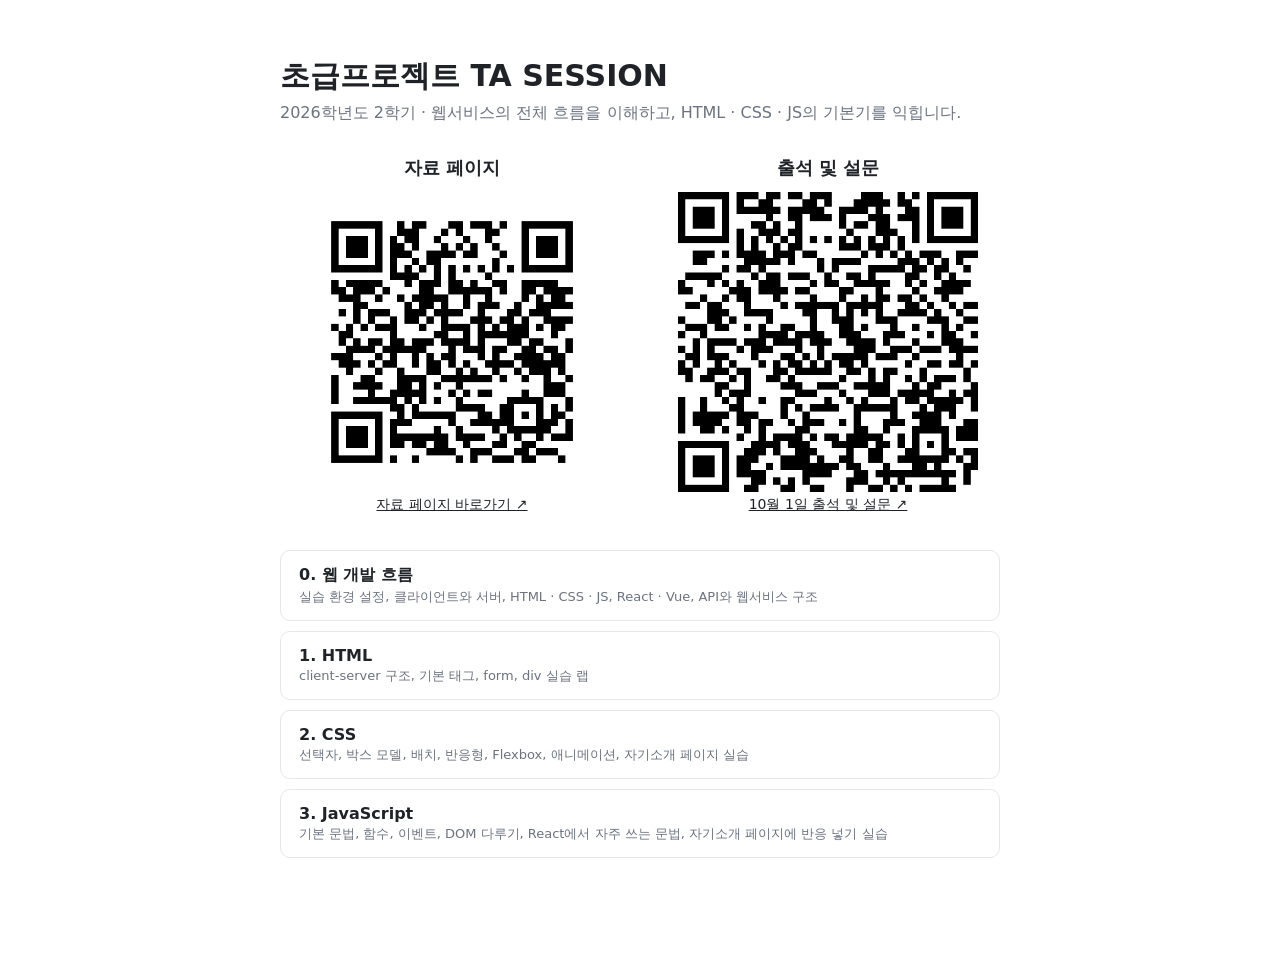
==== index.html @ 4ede148e "3주차 출석 및 설문 QR을 10월 1일 구글폼으로 교체 Co-Authored-By: Claude Opus 5.5 <noreply@anthropic.com>" ====
<!DOCTYPE html>
<html lang="ko">
<head>
<meta charset="UTF-8" />
<meta name="viewport" content="width=device-width, initial-scale=1" />
<meta name="description" content="초급프로젝트 TA SESSION: 웹 개발 흐름부터 HTML, CSS, JavaScript까지.">
<title>초급프로젝트 TA SESSION</title>
<link rel="stylesheet" href="session.css">
<style>
  body { margin: 0; font-family: system-ui, -apple-system, "Apple SD Gothic Neo", "Noto Sans KR", sans-serif; color: #1f2328; background: #fff; }
  main { max-width: 720px; margin: 0 auto; padding: 56px 24px 80px; }
  h1 { font-size: 30px; margin: 0 0 6px; }
  p.sub { color: #6b7280; margin: 0 0 32px; }
  .entry { display: grid; grid-template-columns: repeat(2, minmax(0, 1fr)); gap: 32px; margin: 0 0 36px; text-align: center; }
  .entry h2 { font-size: 18px; margin: 0 0 12px; }
  .entry a { color: inherit; }
  .qr { width: min(100%, 300px); margin: 0 auto; }
  .qr > a { display: block; }
  .qr img { display: block; width: 100%; height: auto; }
  .qr figcaption { margin-top: 4px; font-size: 14px; text-align: center; }
  ol { padding-left: 0; list-style: none; }
  li { border: 1px solid #e5e7eb; border-radius: 10px; margin: 10px 0; }
  li a { display: block; padding: 14px 18px; color: inherit; text-decoration: none; }
  li a:hover { background: #f6f6f4; }
  li b { display: block; }
  li span { color: #6b7280; font-size: 13px; }
  li.soon { opacity: .45; }
  li.soon > div { padding: 14px 18px; }
  @media (max-width: 640px) {
    main { padding: 32px 20px 60px; }
    .entry { grid-template-columns: minmax(0, 1fr); gap: 24px; }
  }
</style>
</head>
<body>
<main>
  <h1>초급프로젝트 TA SESSION</h1>
  <p class="sub">2026학년도 2학기 · 웹서비스의 전체 흐름을 이해하고, HTML · CSS · JS의 기본기를 익힙니다.</p>
  <section class="entry" aria-label="자료 페이지와 출석 및 설문 접속">
    <div>
      <h2>자료 페이지</h2>
      <figure class="qr">
        <a href="assets/site-qr.png" target="_blank" rel="noopener noreferrer" aria-label="자료 페이지 접속 QR 크게 보기"><img src="assets/site-qr.png" width="984" height="984" alt="초급프로젝트 TA SESSION 자료 페이지 접속 QR 코드"></a>
        <figcaption><a href="https://boseung2.github.io/project-beginner-ta/index.html">자료 페이지 바로가기 ↗</a></figcaption>
      </figure>
    </div>
    <div>
      <h2>출석 및 설문</h2>
      <figure class="qr">
        <a href="assets/attendance-2026-10-01-qr.png" target="_blank" rel="noopener noreferrer" aria-label="10월 1일 출석 및 설문 QR 크게 보기"><img src="assets/attendance-2026-10-01-qr.png" width="984" height="984" alt="10월 1일 TA SESSION 출석 및 설문 구글폼 접속 QR 코드"></a>
        <figcaption><a href="https://forms.gle/XGfC9STwk5ZvRxkm7" target="_blank" rel="noopener noreferrer">10월 1일 출석 및 설문 ↗</a></figcaption>
      </figure>
    </div>
  </section>
  <ol>
    <li><a href="0-web-flow.html"><b>0. 웹 개발 흐름</b><span>실습 환경 설정, 클라이언트와 서버, HTML · CSS · JS, React · Vue, API와 웹서비스 구조</span></a></li>
    <li><a href="1-HTML.html"><b>1. HTML</b><span>client-server 구조, 기본 태그, form, div 실습 랩</span></a></li>
    <li><a href="2-CSS.html"><b>2. CSS</b><span>선택자, 박스 모델, 배치, 반응형, Flexbox, 애니메이션, 자기소개 페이지 실습</span></a></li>
    <li><a href="3-JS.html"><b>3. JavaScript</b><span>기본 문법, 함수, 이벤트, DOM 다루기, React에서 자주 쓰는 문법, 자기소개 페이지에 반응 넣기 실습</span></a></li>
  </ol>
</main>
</body>
</html>
---- session.css ----
:root { --session-line: #dddddd; }
.session-brand { display: block; margin: 0 0 12px; color: #666666; font-size: 13px; line-height: 1.6; text-decoration: none; }
.session-nav { margin: 0 0 20px; }
.session-nav a { display: block; padding: 3px 6px; color: #222222; font-size: 13px; line-height: 1.6; text-decoration: none; }
.session-nav a:hover { background: #f6f6f6; }
.session-nav a[aria-current="page"] { font-weight: 700; }
.session-footer { display: flex; justify-content: space-between; flex-wrap: wrap; gap: 16px; margin-top: 56px; padding-top: 16px; border-top: 1px solid var(--session-line); font-size: 14px; }
.session-footer a { color: #222222; text-decoration: none; }
.session-footer a:hover { text-decoration: underline; }
a:focus-visible, button:focus-visible, summary:focus-visible { outline: 2px solid #333333; outline-offset: 3px; }
@media print { .session-brand, .session-nav, .session-footer { display: none; } }
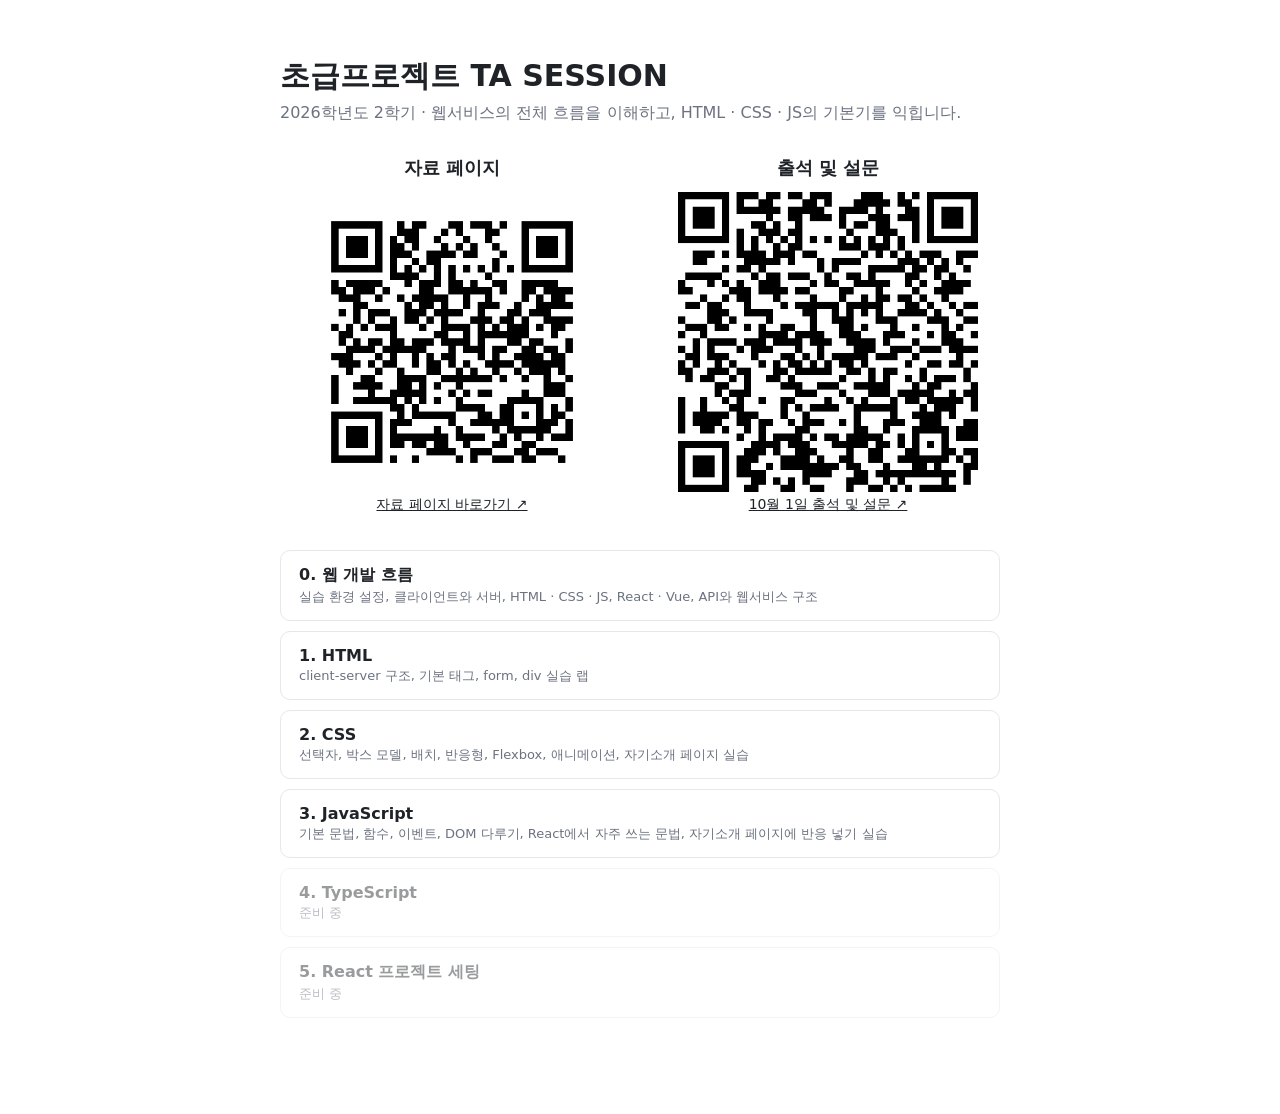
==== commit 140eff12: "목차에 4. TypeScript, 5. React 프로젝트 세팅 준비 중 항목 추가 Co-Authored-By: Claude Opus 5.5 <noreply@anthropic.co" ====
--- a/index.html
+++ b/index.html
@@ -57,6 +57,8 @@
     <li><a href="1-HTML.html"><b>1. HTML</b><span>client-server 구조, 기본 태그, form, div 실습 랩</span></a></li>
     <li><a href="2-CSS.html"><b>2. CSS</b><span>선택자, 박스 모델, 배치, 반응형, Flexbox, 애니메이션, 자기소개 페이지 실습</span></a></li>
     <li><a href="3-JS.html"><b>3. JavaScript</b><span>기본 문법, 함수, 이벤트, DOM 다루기, React에서 자주 쓰는 문법, 자기소개 페이지에 반응 넣기 실습</span></a></li>
+    <li class="soon"><div><b>4. TypeScript</b><span>준비 중</span></div></li>
+    <li class="soon"><div><b>5. React 프로젝트 세팅</b><span>준비 중</span></div></li>
   </ol>
 </main>
 </body>
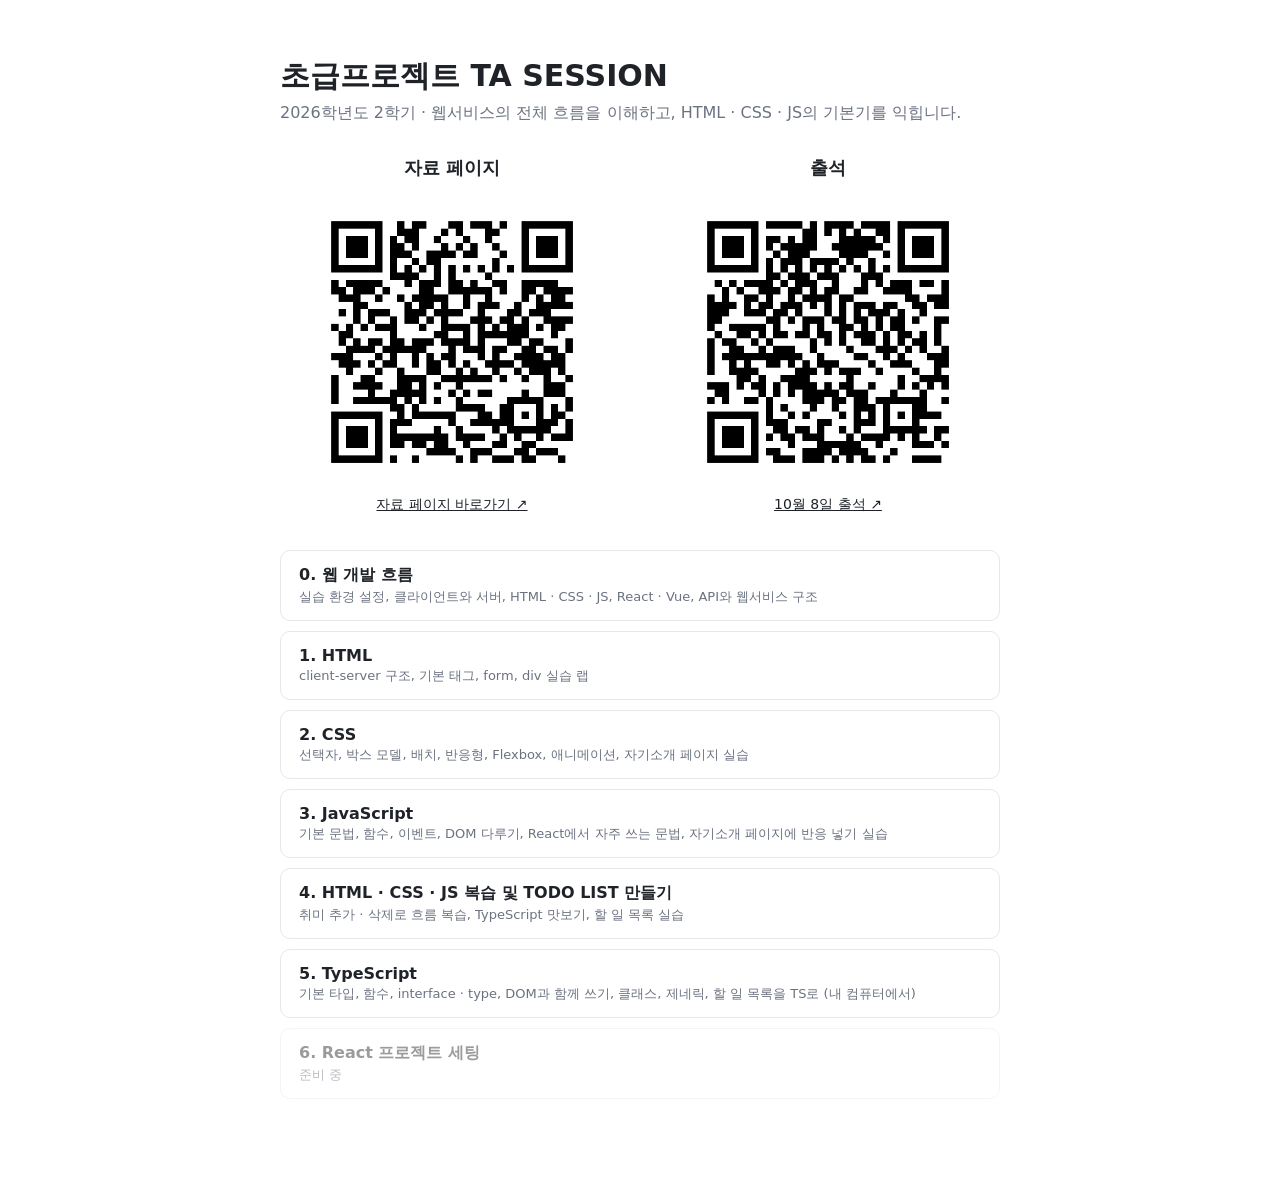
==== commit 5ea8541c: "4일차 복습 · TODO LIST 자료와 5일차 TypeScript 자료 추가 - 4. HTML · CSS · JS 복습 및 TODO LIST 만들기(4-review.html): " ====
--- a/index.html
+++ b/index.html
@@ -3,7 +3,7 @@
 <head>
 <meta charset="UTF-8" />
 <meta name="viewport" content="width=device-width, initial-scale=1" />
-<meta name="description" content="초급프로젝트 TA SESSION: 웹 개발 흐름부터 HTML, CSS, JavaScript까지.">
+<meta name="description" content="초급프로젝트 TA SESSION: 웹 개발 흐름부터 HTML, CSS, JavaScript, TypeScript까지.">
 <title>초급프로젝트 TA SESSION</title>
 <link rel="stylesheet" href="session.css">
 <style>
@@ -36,7 +36,7 @@
 <main>
   <h1>초급프로젝트 TA SESSION</h1>
   <p class="sub">2026학년도 2학기 · 웹서비스의 전체 흐름을 이해하고, HTML · CSS · JS의 기본기를 익힙니다.</p>
-  <section class="entry" aria-label="자료 페이지와 출석 및 설문 접속">
+  <section class="entry" aria-label="자료 페이지와 출석 접속">
     <div>
       <h2>자료 페이지</h2>
       <figure class="qr">
@@ -45,10 +45,10 @@
       </figure>
     </div>
     <div>
-      <h2>출석 및 설문</h2>
+      <h2>출석</h2>
       <figure class="qr">
-        <a href="assets/attendance-2026-10-01-qr.png" target="_blank" rel="noopener noreferrer" aria-label="10월 1일 출석 및 설문 QR 크게 보기"><img src="assets/attendance-2026-10-01-qr.png" width="984" height="984" alt="10월 1일 TA SESSION 출석 및 설문 구글폼 접속 QR 코드"></a>
-        <figcaption><a href="https://forms.gle/XGfC9STwk5ZvRxkm7" target="_blank" rel="noopener noreferrer">10월 1일 출석 및 설문 ↗</a></figcaption>
+        <a href="assets/attendance-2026-10-08-qr.png" target="_blank" rel="noopener noreferrer" aria-label="10월 8일 출석 QR 크게 보기"><img src="assets/attendance-2026-10-08-qr.png" width="984" height="984" alt="10월 8일 TA SESSION 출석 구글폼 접속 QR 코드"></a>
+        <figcaption><a href="https://forms.gle/HSgbAGX78qFBn34Y7" target="_blank" rel="noopener noreferrer">10월 8일 출석 ↗</a></figcaption>
       </figure>
     </div>
   </section>
@@ -57,8 +57,9 @@
     <li><a href="1-HTML.html"><b>1. HTML</b><span>client-server 구조, 기본 태그, form, div 실습 랩</span></a></li>
     <li><a href="2-CSS.html"><b>2. CSS</b><span>선택자, 박스 모델, 배치, 반응형, Flexbox, 애니메이션, 자기소개 페이지 실습</span></a></li>
     <li><a href="3-JS.html"><b>3. JavaScript</b><span>기본 문법, 함수, 이벤트, DOM 다루기, React에서 자주 쓰는 문법, 자기소개 페이지에 반응 넣기 실습</span></a></li>
-    <li class="soon"><div><b>4. TypeScript</b><span>준비 중</span></div></li>
-    <li class="soon"><div><b>5. React 프로젝트 세팅</b><span>준비 중</span></div></li>
+    <li><a href="4-review.html"><b>4. HTML · CSS · JS 복습 및 TODO LIST 만들기</b><span>취미 추가 · 삭제로 흐름 복습, TypeScript 맛보기, 할 일 목록 실습</span></a></li>
+    <li><a href="5-TS.html"><b>5. TypeScript</b><span>기본 타입, 함수, interface · type, DOM과 함께 쓰기, 클래스, 제네릭, 할 일 목록을 TS로 (내 컴퓨터에서)</span></a></li>
+    <li class="soon"><div><b>6. React 프로젝트 세팅</b><span>준비 중</span></div></li>
   </ol>
 </main>
 </body>
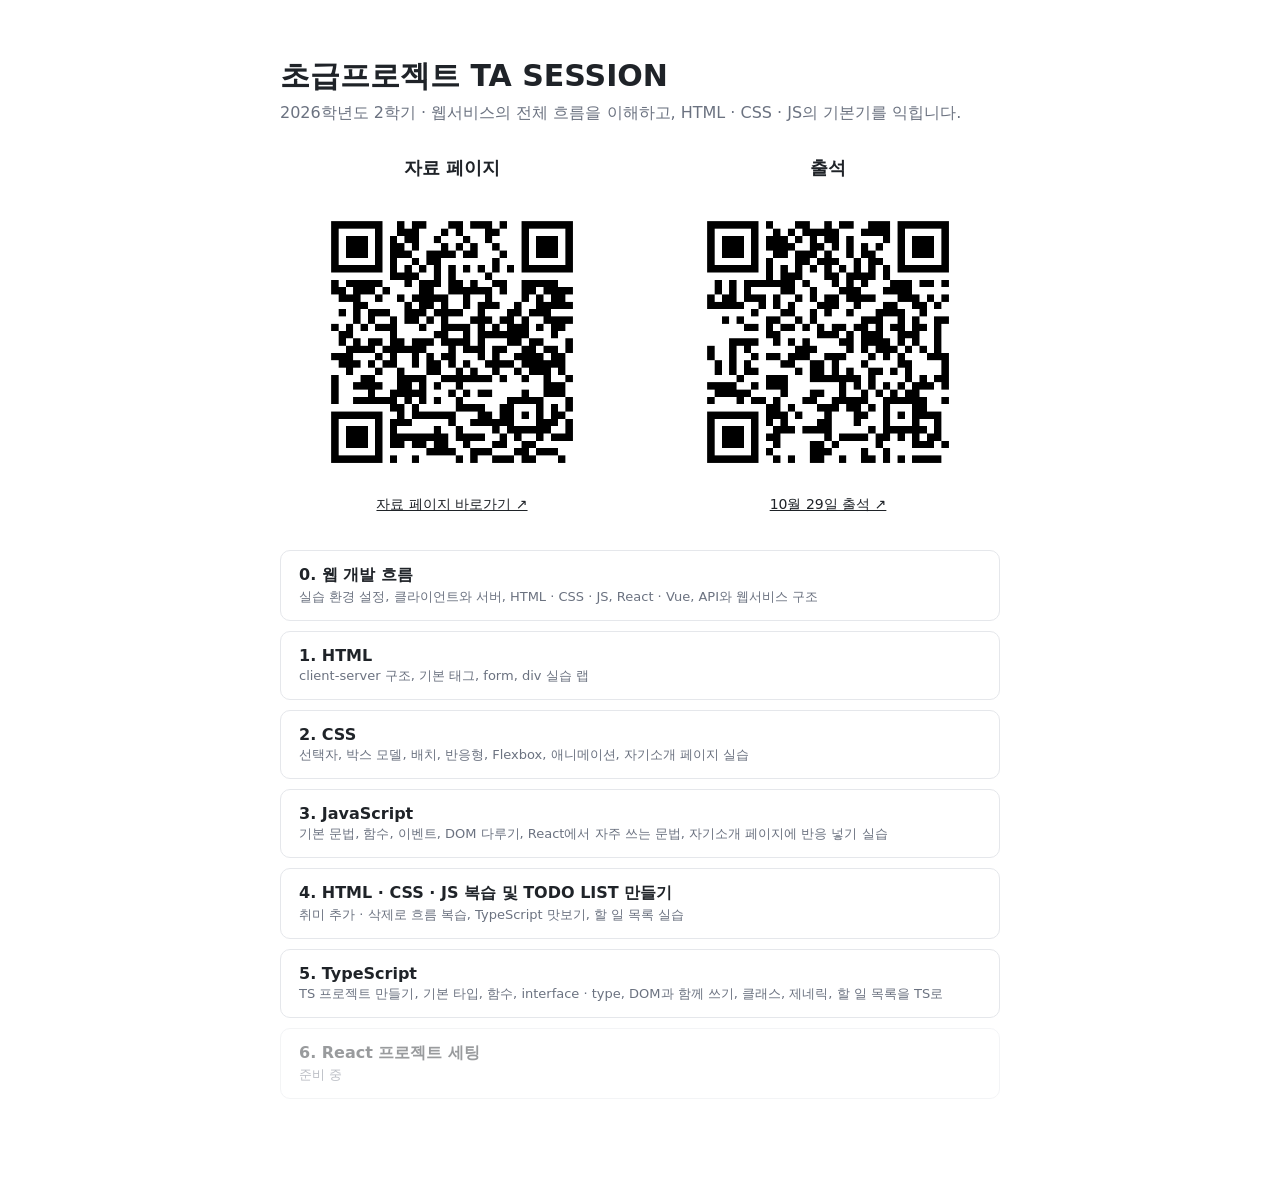
==== commit 5016dfef: "5일차 TypeScript: Playground 대신 로컬 TS 프로젝트로 실습, 출석 QR 10월 29일로 교체 - 1장: 1-1 TS 프로젝트 만들기(npm init · typ" ====
--- a/index.html
+++ b/index.html
@@ -47,8 +47,8 @@
     <div>
       <h2>출석</h2>
       <figure class="qr">
-        <a href="assets/attendance-2026-10-08-qr.png" target="_blank" rel="noopener noreferrer" aria-label="10월 8일 출석 QR 크게 보기"><img src="assets/attendance-2026-10-08-qr.png" width="984" height="984" alt="10월 8일 TA SESSION 출석 구글폼 접속 QR 코드"></a>
-        <figcaption><a href="https://forms.gle/HSgbAGX78qFBn34Y7" target="_blank" rel="noopener noreferrer">10월 8일 출석 ↗</a></figcaption>
+        <a href="assets/attendance-2026-10-29-qr.png" target="_blank" rel="noopener noreferrer" aria-label="10월 29일 출석 QR 크게 보기"><img src="assets/attendance-2026-10-29-qr.png" width="984" height="984" alt="10월 29일 TA SESSION 출석 구글폼 접속 QR 코드"></a>
+        <figcaption><a href="https://forms.gle/iZBbXJjVa9J8fbRr9" target="_blank" rel="noopener noreferrer">10월 29일 출석 ↗</a></figcaption>
       </figure>
     </div>
   </section>
@@ -58,7 +58,7 @@
     <li><a href="2-CSS.html"><b>2. CSS</b><span>선택자, 박스 모델, 배치, 반응형, Flexbox, 애니메이션, 자기소개 페이지 실습</span></a></li>
     <li><a href="3-JS.html"><b>3. JavaScript</b><span>기본 문법, 함수, 이벤트, DOM 다루기, React에서 자주 쓰는 문법, 자기소개 페이지에 반응 넣기 실습</span></a></li>
     <li><a href="4-review.html"><b>4. HTML · CSS · JS 복습 및 TODO LIST 만들기</b><span>취미 추가 · 삭제로 흐름 복습, TypeScript 맛보기, 할 일 목록 실습</span></a></li>
-    <li><a href="5-TS.html"><b>5. TypeScript</b><span>기본 타입, 함수, interface · type, DOM과 함께 쓰기, 클래스, 제네릭, 할 일 목록을 TS로 (내 컴퓨터에서)</span></a></li>
+    <li><a href="5-TS.html"><b>5. TypeScript</b><span>TS 프로젝트 만들기, 기본 타입, 함수, interface · type, DOM과 함께 쓰기, 클래스, 제네릭, 할 일 목록을 TS로</span></a></li>
     <li class="soon"><div><b>6. React 프로젝트 세팅</b><span>준비 중</span></div></li>
   </ol>
 </main>
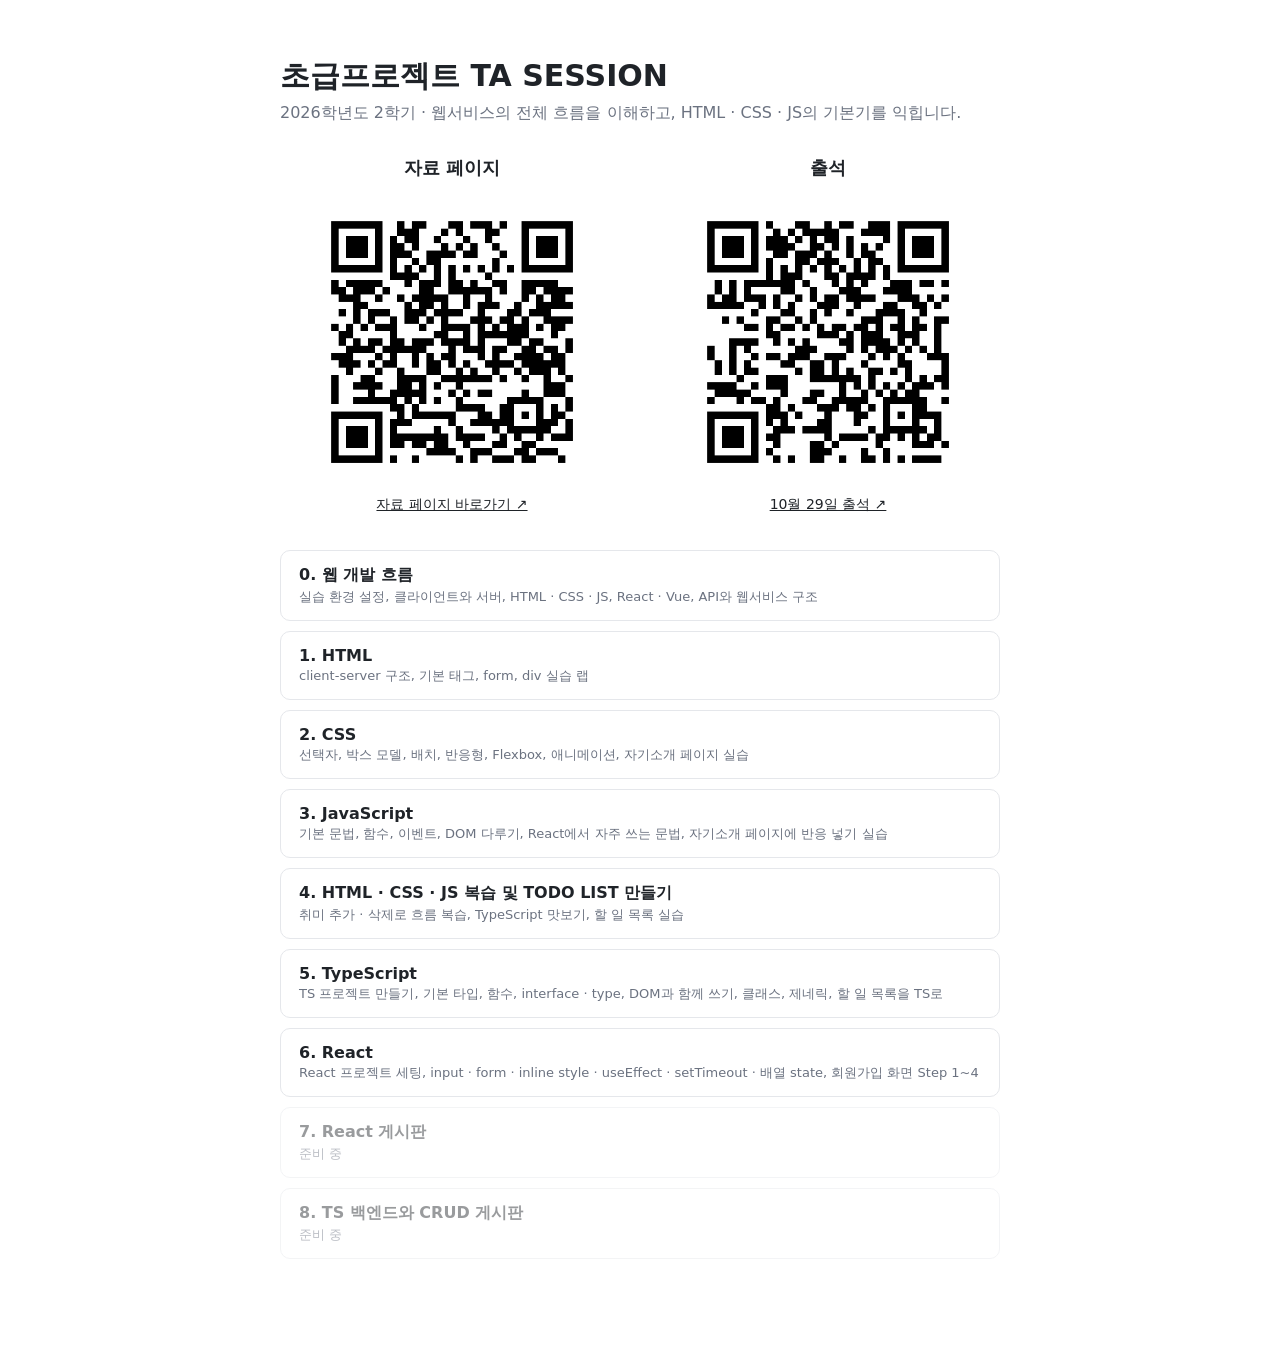
==== commit 224882fa: "6일차 React 자료 추가: 프로젝트 세팅과 기본 훅으로 회원가입 Step 1~4 - 6-React.html: 작년 5-React.pdf 흐름·문구 그대로(0. 세팅 · 1. 사" ====
--- a/index.html
+++ b/index.html
@@ -59,7 +59,9 @@
     <li><a href="3-JS.html"><b>3. JavaScript</b><span>기본 문법, 함수, 이벤트, DOM 다루기, React에서 자주 쓰는 문법, 자기소개 페이지에 반응 넣기 실습</span></a></li>
     <li><a href="4-review.html"><b>4. HTML · CSS · JS 복습 및 TODO LIST 만들기</b><span>취미 추가 · 삭제로 흐름 복습, TypeScript 맛보기, 할 일 목록 실습</span></a></li>
     <li><a href="5-TS.html"><b>5. TypeScript</b><span>TS 프로젝트 만들기, 기본 타입, 함수, interface · type, DOM과 함께 쓰기, 클래스, 제네릭, 할 일 목록을 TS로</span></a></li>
-    <li class="soon"><div><b>6. React 프로젝트 세팅</b><span>준비 중</span></div></li>
+    <li><a href="6-React.html"><b>6. React</b><span>React 프로젝트 세팅, input · form · inline style · useEffect · setTimeout · 배열 state, 회원가입 화면 Step 1~4</span></a></li>
+    <li class="soon"><div><b>7. React 게시판</b><span>준비 중</span></div></li>
+    <li class="soon"><div><b>8. TS 백엔드와 CRUD 게시판</b><span>준비 중</span></div></li>
   </ol>
 </main>
 </body>
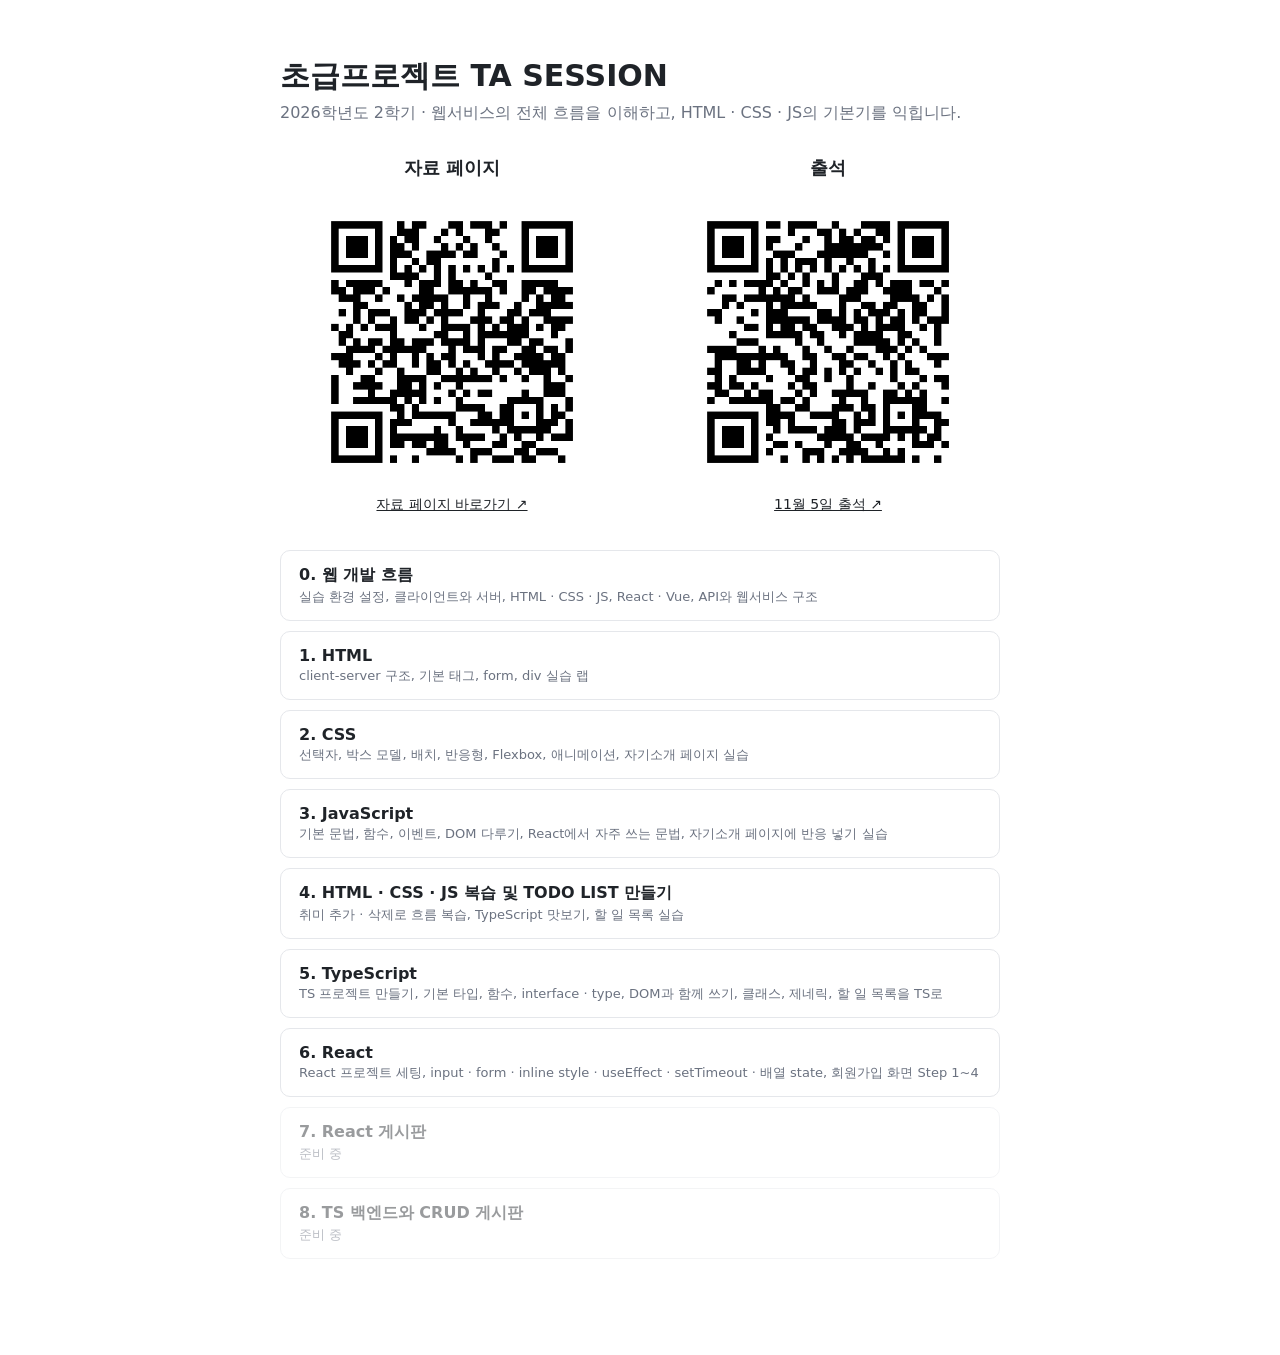
==== commit 9b379bb8: "6주차 출석 QR · 링크를 11월 5일 구글폼으로 교체 Co-Authored-By: Claude Opus 5.5 <noreply@anthropic.com>" ====
--- a/index.html
+++ b/index.html
@@ -47,8 +47,8 @@
     <div>
       <h2>출석</h2>
       <figure class="qr">
-        <a href="assets/attendance-2026-10-29-qr.png" target="_blank" rel="noopener noreferrer" aria-label="10월 29일 출석 QR 크게 보기"><img src="assets/attendance-2026-10-29-qr.png" width="984" height="984" alt="10월 29일 TA SESSION 출석 구글폼 접속 QR 코드"></a>
-        <figcaption><a href="https://forms.gle/iZBbXJjVa9J8fbRr9" target="_blank" rel="noopener noreferrer">10월 29일 출석 ↗</a></figcaption>
+        <a href="assets/attendance-2026-11-05-qr.png" target="_blank" rel="noopener noreferrer" aria-label="11월 5일 출석 QR 크게 보기"><img src="assets/attendance-2026-11-05-qr.png" width="984" height="984" alt="11월 5일 TA SESSION 출석 구글폼 접속 QR 코드"></a>
+        <figcaption><a href="https://forms.gle/2FSXJAqNbyrRB1K58" target="_blank" rel="noopener noreferrer">11월 5일 출석 ↗</a></figcaption>
       </figure>
     </div>
   </section>
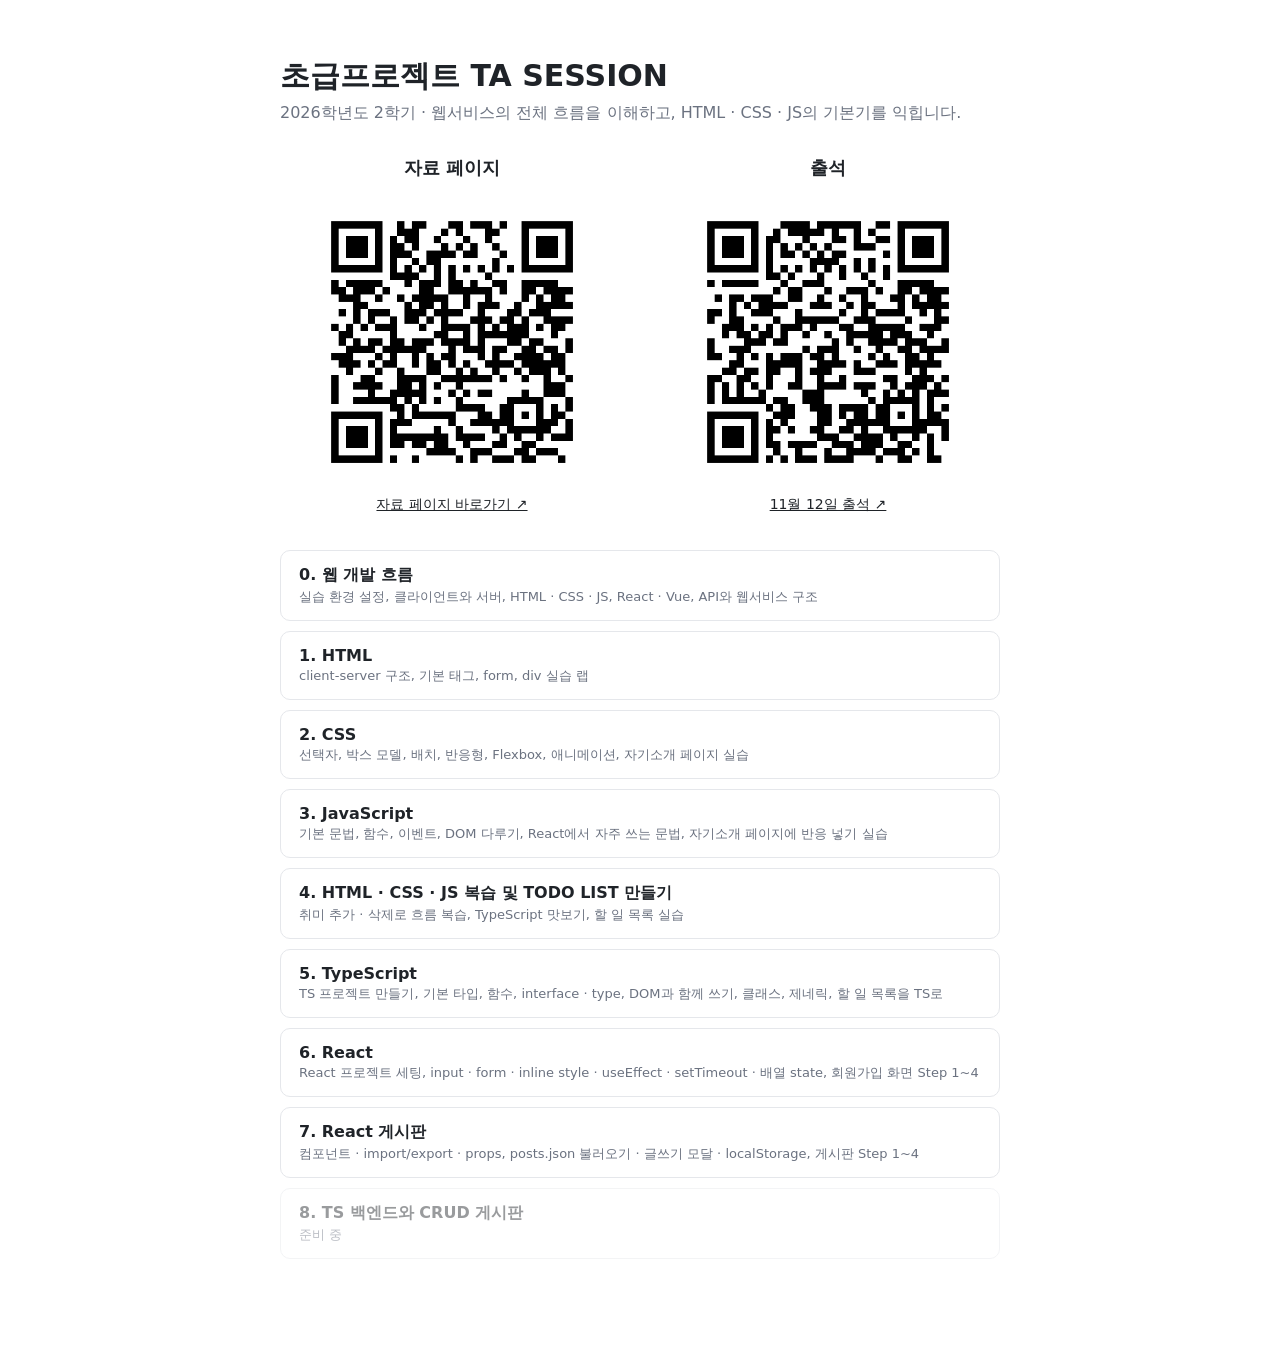
==== commit 42ad37cb: "7주차 React 게시판 페이지와 11월 12일 출석 QR 추가 - 7-Board.html: 세팅(자동 import, 준비 단계, 프로젝트 구조, 화면 배치도),   컴포넌트 기본" ====
--- a/index.html
+++ b/index.html
@@ -47,8 +47,8 @@
     <div>
       <h2>출석</h2>
       <figure class="qr">
-        <a href="assets/attendance-2026-11-05-qr.png" target="_blank" rel="noopener noreferrer" aria-label="11월 5일 출석 QR 크게 보기"><img src="assets/attendance-2026-11-05-qr.png" width="984" height="984" alt="11월 5일 TA SESSION 출석 구글폼 접속 QR 코드"></a>
-        <figcaption><a href="https://forms.gle/2FSXJAqNbyrRB1K58" target="_blank" rel="noopener noreferrer">11월 5일 출석 ↗</a></figcaption>
+        <a href="assets/attendance-2026-11-12-qr.png" target="_blank" rel="noopener noreferrer" aria-label="11월 12일 출석 QR 크게 보기"><img src="assets/attendance-2026-11-12-qr.png" width="984" height="984" alt="11월 12일 TA SESSION 출석 구글폼 접속 QR 코드"></a>
+        <figcaption><a href="https://forms.gle/dBenYsK5DLjLka7y7" target="_blank" rel="noopener noreferrer">11월 12일 출석 ↗</a></figcaption>
       </figure>
     </div>
   </section>
@@ -60,7 +60,7 @@
     <li><a href="4-review.html"><b>4. HTML · CSS · JS 복습 및 TODO LIST 만들기</b><span>취미 추가 · 삭제로 흐름 복습, TypeScript 맛보기, 할 일 목록 실습</span></a></li>
     <li><a href="5-TS.html"><b>5. TypeScript</b><span>TS 프로젝트 만들기, 기본 타입, 함수, interface · type, DOM과 함께 쓰기, 클래스, 제네릭, 할 일 목록을 TS로</span></a></li>
     <li><a href="6-React.html"><b>6. React</b><span>React 프로젝트 세팅, input · form · inline style · useEffect · setTimeout · 배열 state, 회원가입 화면 Step 1~4</span></a></li>
-    <li class="soon"><div><b>7. React 게시판</b><span>준비 중</span></div></li>
+    <li><a href="7-Board.html"><b>7. React 게시판</b><span>컴포넌트 · import/export · props, posts.json 불러오기 · 글쓰기 모달 · localStorage, 게시판 Step 1~4</span></a></li>
     <li class="soon"><div><b>8. TS 백엔드와 CRUD 게시판</b><span>준비 중</span></div></li>
   </ol>
 </main>
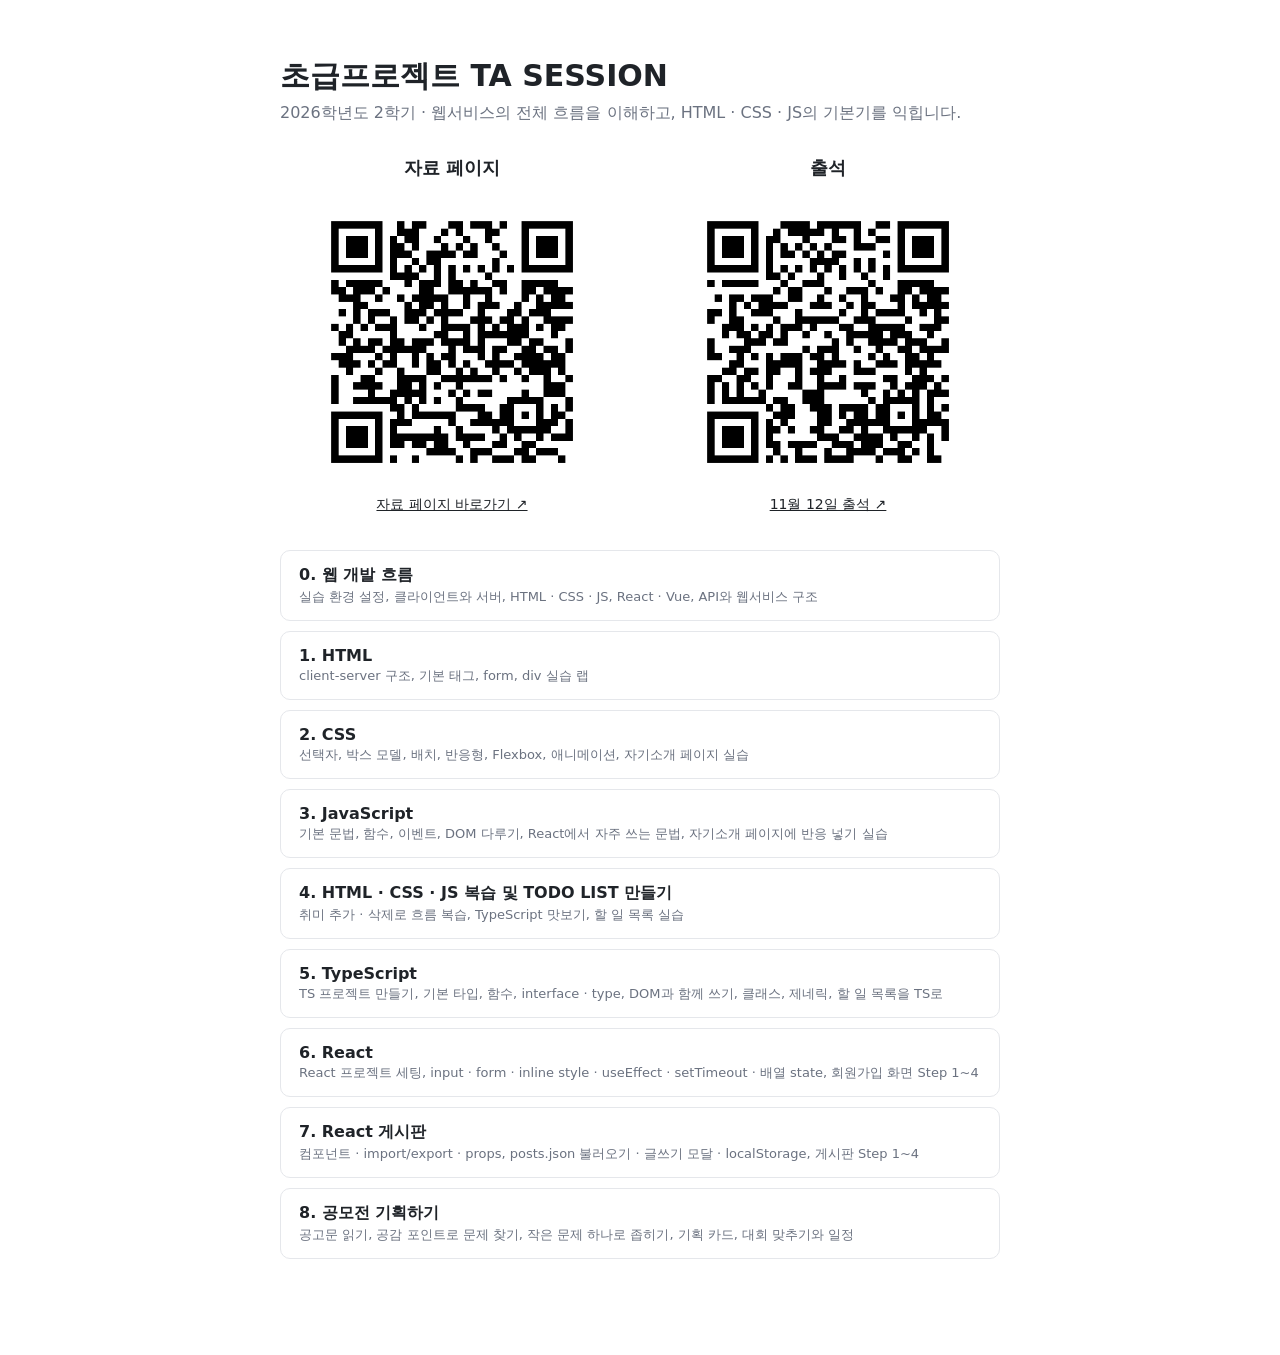
==== commit 5f048b59: "8주차 공모전 기획하기 페이지 추가, 목차 8번 연결 Co-Authored-By: Claude Opus 5.5 <noreply@anthropic.com>" ====
--- a/index.html
+++ b/index.html
@@ -61,7 +61,7 @@
     <li><a href="5-TS.html"><b>5. TypeScript</b><span>TS 프로젝트 만들기, 기본 타입, 함수, interface · type, DOM과 함께 쓰기, 클래스, 제네릭, 할 일 목록을 TS로</span></a></li>
     <li><a href="6-React.html"><b>6. React</b><span>React 프로젝트 세팅, input · form · inline style · useEffect · setTimeout · 배열 state, 회원가입 화면 Step 1~4</span></a></li>
     <li><a href="7-Board.html"><b>7. React 게시판</b><span>컴포넌트 · import/export · props, posts.json 불러오기 · 글쓰기 모달 · localStorage, 게시판 Step 1~4</span></a></li>
-    <li class="soon"><div><b>8. TS 백엔드와 CRUD 게시판</b><span>준비 중</span></div></li>
+    <li><a href="8-Contest.html"><b>8. 공모전 기획하기</b><span>공고문 읽기, 공감 포인트로 문제 찾기, 작은 문제 하나로 좁히기, 기획 카드, 대회 맞추기와 일정</span></a></li>
   </ol>
 </main>
 </body>
